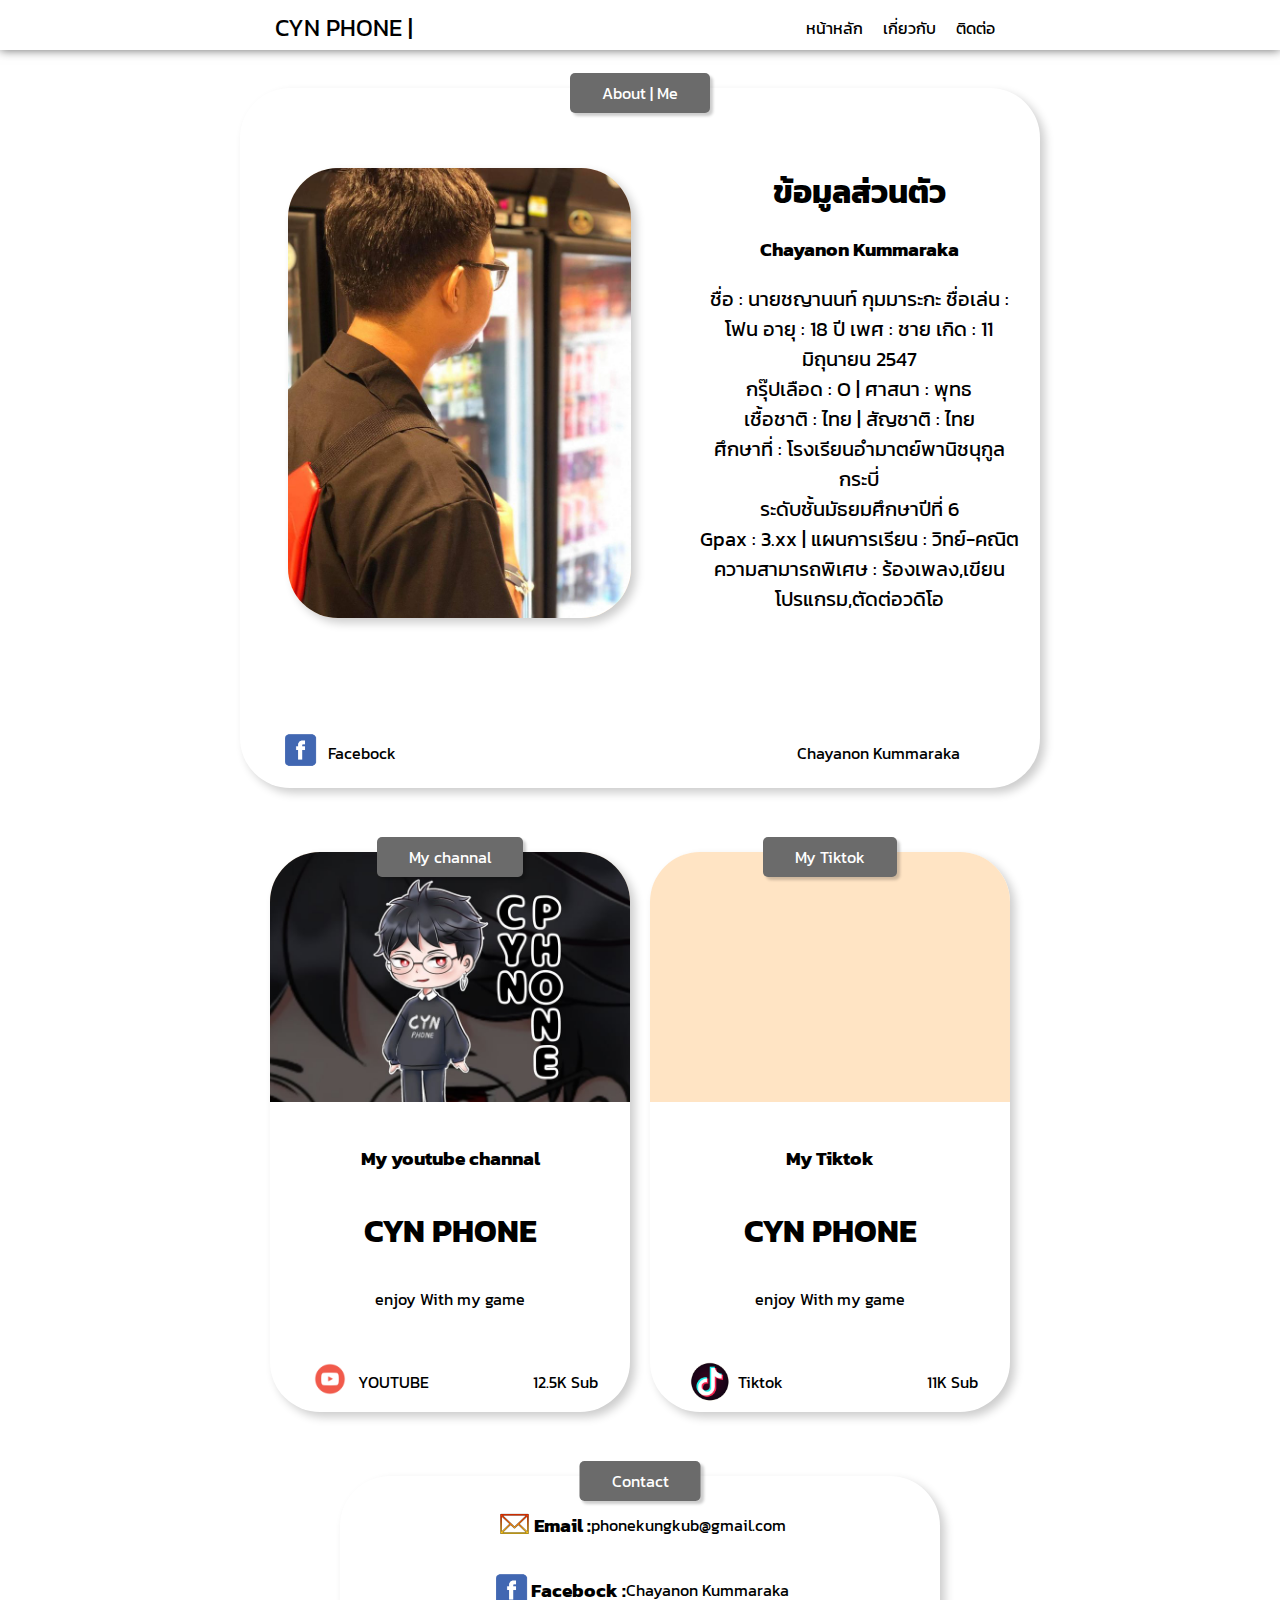
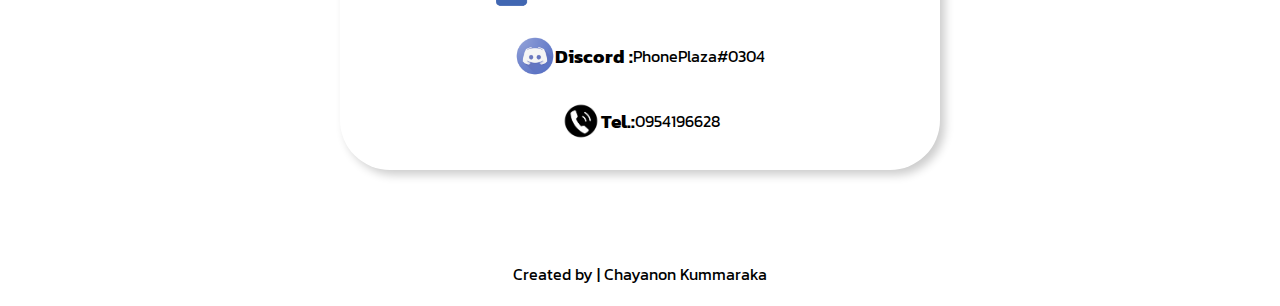
==== index.html @ b298fd4c "Add files via upload" ====
<!DOCTYPE html>
<html lang="en">

<head>
    <meta charset="UTF-8">
    <meta http-equiv="X-UA-Compatible" content="IE=edge">
    <meta name="viewport" content="width=device-width, initial-scale=1.0">
    <link rel="stylesheet" href="css.css">
    <link rel="preconnect" href="https://fonts.googleapis.com">
    <link rel="preconnect" href="https://fonts.gstatic.com" crossorigin>
    <link href="https://fonts.googleapis.com/css2?family=Kanit:wght@300&display=swap" rel="stylesheet">
    <title>Personal | ข้อมูลส่วนตัว</title>
</head>

<body class="body">
    <div class="menubar">
        <div class="container">
            <div class="logo">
                <h1>CYN PHONE |</h1>
            </div>
            <ul class="menu">
                <li>
                    <a href="#">หน้าหลัก</a>
                </li>
                <li>
                    <a href="#about">เกี่ยวกับ</a>
                </li>
                <li>
                    <a href="#contact">ติดต่อ</a>
                </li>
            </ul>
        </div>
    </div>
    <div class="grid2">
        <div class="main2">
            <div class="tag">About | Me</div>
            <div class="flex">
                <div class="img2">
                    <a href="https://www.facebook.com/profile.php?id=100004295173261" target="_blank"><img
                            src="img/Personal.jpg" alt=""></a>
                </div>
                <div class="content1">
                    <h1>ข้อมูลส่วนตัว</h1>
                    <h3>Chayanon Kummaraka</h3>
                    <p>
                        ชื่อ : นายชญานนท์ กุมมาระกะ ชื่อเล่น : โฟน อายุ : 18 ปี เพศ : ชาย เกิด : 11 มิถุนายน 2547
                        <br>กรุ๊ปเลือด : O | ศาสนา : พุทธ
                        <br>เชื้อชาติ : ไทย | สัญชาติ : ไทย
                        <br>ศึกษาที่ : โรงเรียนอำมาตย์พานิชนุกูลกระบี่
                        <br>ระดับชั้นมัธยมศึกษาปีที่ 6
                        <br>Gpax : 3.xx | แผนการเรียน : วิทย์-คณิต
                        <br>ความสามารถพิเศษ : ร้องเพลง,เขียนโปรแกรม,ตัดต่อวดิโอ
                    </p>

                </div>
            </div>
            <div class="footer2">
                <div class="foot-l">
                    <a href="https://www.facebook.com/profile.php?id=100004295173261" target="_blank"><img
                            src="img/fb.png" alt=""></a>
                    <p>Facebock</p>
                </div>
                <div class="foot-r2">
                    <p>Chayanon Kummaraka</p>
                </div>
            </div>
        </div>
    </div>
    <div id="about" class="crop">
        <div class="grid">
            <div class="main1">
                <div class="tag">My channal</div>
                <div class="img1">
                    <a href="https://www.youtube.com/channel/UCR1PKQQP0OmMl7pDPCAJWtQ/featured" target="_blank"><img
                            src="img/CYNPHONE3.png" alt=""></a>
                </div>
                <div class="content">
                    <h3>My youtube channal</h3>
                    <h1>CYN PHONE</h1>
                    <p>enjoy With my game</p>
                </div>
                <div class="footer">
                    <div class="foot-l">
                        <a href="https://www.youtube.com/channel/UCR1PKQQP0OmMl7pDPCAJWtQ/featured" target="_blank"><img
                                src="img/yt.png" alt=""></a>
                        <p>YOUTUBE</p>
                    </div>
                    <div class="foot-r">
                        <p>12.5K Sub</p>
                    </div>
                </div>
            </div>
            <div class="main1">
                <div class="tag">My Tiktok</div>
                <div class="img1">
                    <a href="https://www.tiktok.com/@cynphone" target="_blank"><img src="img/CYNPHONE4.png" alt=""></a>
                </div>
                <div class="content">
                    <h3>My Tiktok</h3>
                    <h1>CYN PHONE</h1>
                    <p>enjoy With my game</p>
                </div>
                <div class="footer">
                    <div class="foot-l">
                        <a href="https://www.tiktok.com/@cynphone" target="_blank"></a><img src="img/tt.png" alt=""></a>
                        <p>Tiktok</p>
                    </div>
                    <div class="foot-r">
                        <p>11K Sub</p>
                    </div>
                </div>
            </div>
        </div>
    </div>
    <div id="contact" class="crop">
        <div class="main3">
            <div class="tag">Contact</div>
            <div class="content3">
                <div class="content3-l1">
                    <img src="img/mail.png" alt="">
                    <h3>Email : </h3>
                    <p> phonekungkub@gmail.com</p>
                </div>
                <div class="content3-l1">
                    <img src="img/fb.png" alt="">
                    <h3>Facebock : </h3>
                    <p> Chayanon Kummaraka</p>
                </div>
                <div class="content3-l1">
                    <img src="img/discord.png" alt="">
                    <h3>Discord : </h3>
                    <p>PhonePlaza#0304</p>
                </div>
                <div class="content3-l1">
                    <img src="img/phone.png" alt="">
                    <h3>Tel.: </h3>
                    <p>0954196628</p>
                </div>
            </div>
        </div>
    </div>
    <footer>
        <p>Created by | Chayanon Kummaraka </p>
    </footer>
</body>


</html>
---- css.css ----
* {
    box-sizing: border-box;
}

.body {
    font-family: 'Kanit', sans-serif;
    background-image: url(https://scontent.fbkk5-8.fna.fbcdn.net/v/t1.6435-9/121163891_1753711081448714_2849379775121751978_n.jpg?_nc_cat=106&ccb=1-5&_nc_sid=e3f864&_nc_eui2=AeHA32p_MTDx2NpYBVcDUF8NsgD8hx5sVtOyAPyHHmxW0yNPZWiA7RVY_B38s5gGkB7bGDurV7nkoGkgFMcsL5EA&_nc_ohc=OyHm4jmF7N0AX98jQUi&_nc_ht=scontent.fbkk5-8.fna&oh=00_AT9UU43_DzkoXJoPpB_bgRsqE4uQT1iVG5pYpAABsmxvLg&oe=629421A6);
    background-size: cover;
    background-repeat: no-repeat;
    margin: 0;
}

.container {
    width: 750px;
    margin: 0 auto;
}

.menubar {
    width: 100%;
    height: 50px;
    background: #fff;
    box-shadow: 0 0 10px #666;
}

.menubar .logo {
    float: left;
}

.menubar h1 {
    margin: 0 auto;
    font-size: 24px;
    font-weight: normal;
    padding: 10px;
}

.menubar ul.menu {
    list-style: none;
    float: right;
}

.menubar ul.menu li {
    float: left;
    margin-right: 20px;
}

.menubar ul.menu li a {
    text-decoration: none;
    color: rgb(0, 0, 0);
    border-bottom: 2px solid transparent;
    padding-bottom: 20px;
    transition: all 0.3s ease;
}

.menubar ul.menu li a:hover {
    border-bottom: 2px solid #333;
    padding-bottom: 0;
}

.main1 {
    width: 360px;
    margin: 2rem auto;
    height: 560px;
    box-shadow: 5px 5px 10px rgba(0, 0, 0, 0.2);
    border-radius: 50px;
    /* overflow: hidden; */
    position: relative;
    display: inline-block;
    background-color: #fff;
}

.tag {
    position: absolute;
    top: -15px;
    left: 50%;
    transform: translateX(-50%);
    z-index: 999;
    background: rgb(107, 107, 107);
    padding: .5rem 2rem;
    border-radius: 5px;
    color: #ffffff;
    box-shadow: 3px 3px 3px rgba(0, 0, 0, 0.2);
}

.img1 {
    height: 250px;
    background: bisque;
    overflow: hidden;
    border-top-left-radius: 50px;
    border-top-right-radius: 50px;
    position: relative;
}

.img1 img {
    width: 100%;
}

.content {
    text-align: center;
    border-bottom: 2px solid #ffffff;
    height: 250px;
    display: flex;
    justify-content: center;
    align-items: center;
    flex-direction: column;
    padding: 1rem;
}

.content h3 {
    border-bottom: 1px solid #ffffff;
}

.content h1 {
    margin: 1rem 0;
}

.content p {
    color: #000000;
}

.footer {
    display: flex;
    justify-content: space-between;
    align-items: center;
    height: 60px;
}

.foot-l {
    display: flex;
    align-items: center;
    padding-left: 2.5rem;
}

.foot-l img {
    width: 40px;
    height: 40px;
}

.foot-l p {
    margin-left: .5rem;
}

.foot-r {
    padding-right: 2rem;
}

.grid {
    display: grid;
    grid-template-columns: auto auto;
    gap: 20px;
    margin: 0 auto;
}

.crop {
    display: flex;
}

.grid2 {
    width: 100%;
    display: flex;
}

.footer2 {
    display: flex;
    justify-content: space-between;
    align-items: center;
    height: 50px;
}

.foot-r2 {
    padding-right: 5rem;
}

.content1 {
    text-align: center;
    border-bottom: 2px solid #ffffff;
    height: 640px;
    justify-content: center;
    align-items: center;
    flex-direction: column;
    padding: 1rem;
    padding-top: 4rem;
}

.content1 h3 {
    border-bottom: 1px solid #ffffff;
}

.content1 h1 {
    margin: 1rem 0;
}

.content1 p {
    color: #000000;
    font-size: 20px;
}

.main2 {
    width: 800px;
    margin: 2rem auto;
    height: 700px;
    box-shadow: 5px 5px 10px rgba(0, 0, 0, 0.2);
    border-radius: 50px;
    /* overflow: hidden; */
    position: relative;
    display: inline-block;
    background-color: #fff;
}

.img2 {
    height: 450px;
    background: bisque;
    border-top-left-radius: 50px;
    border-top-right-radius: 50px;
    border-bottom-left-radius: 50px;
    border-bottom-right-radius: 50px;
    box-shadow: 5px 5px 10px rgb(0, 0, 0, 0.2);
    position: relative;
    overflow: hidden;
    margin: 5rem 3rem 3rem;
}

.img2 img {
    width: 100%;
}

.flex {
    display: flex;
}

.main3 {
    width: 600px;
    margin: 2rem auto;
    box-shadow: 5px 5px 10px rgba(0, 0, 0, 0.2);
    border-radius: 50px;
    position: relative;
    display: inline-block;
    background-color: #fff;
}

.content3 {
    display: flex;
    justify-content: center;
    flex-direction: column;
    padding: 1rem;
    align-items: center;
}

.content3-l1 {
    display: flex;

    align-items: center;
}

.content3-l1 img {
    width: 40px;
    height: 40px;
}
footer {
    background: rgb(255, 255, 255);
    margin-top: 40px;
    padding: 20px;
    text-align: center;
    color: rgb(0, 0, 0);
}
footer p {
    margin: 0;
}
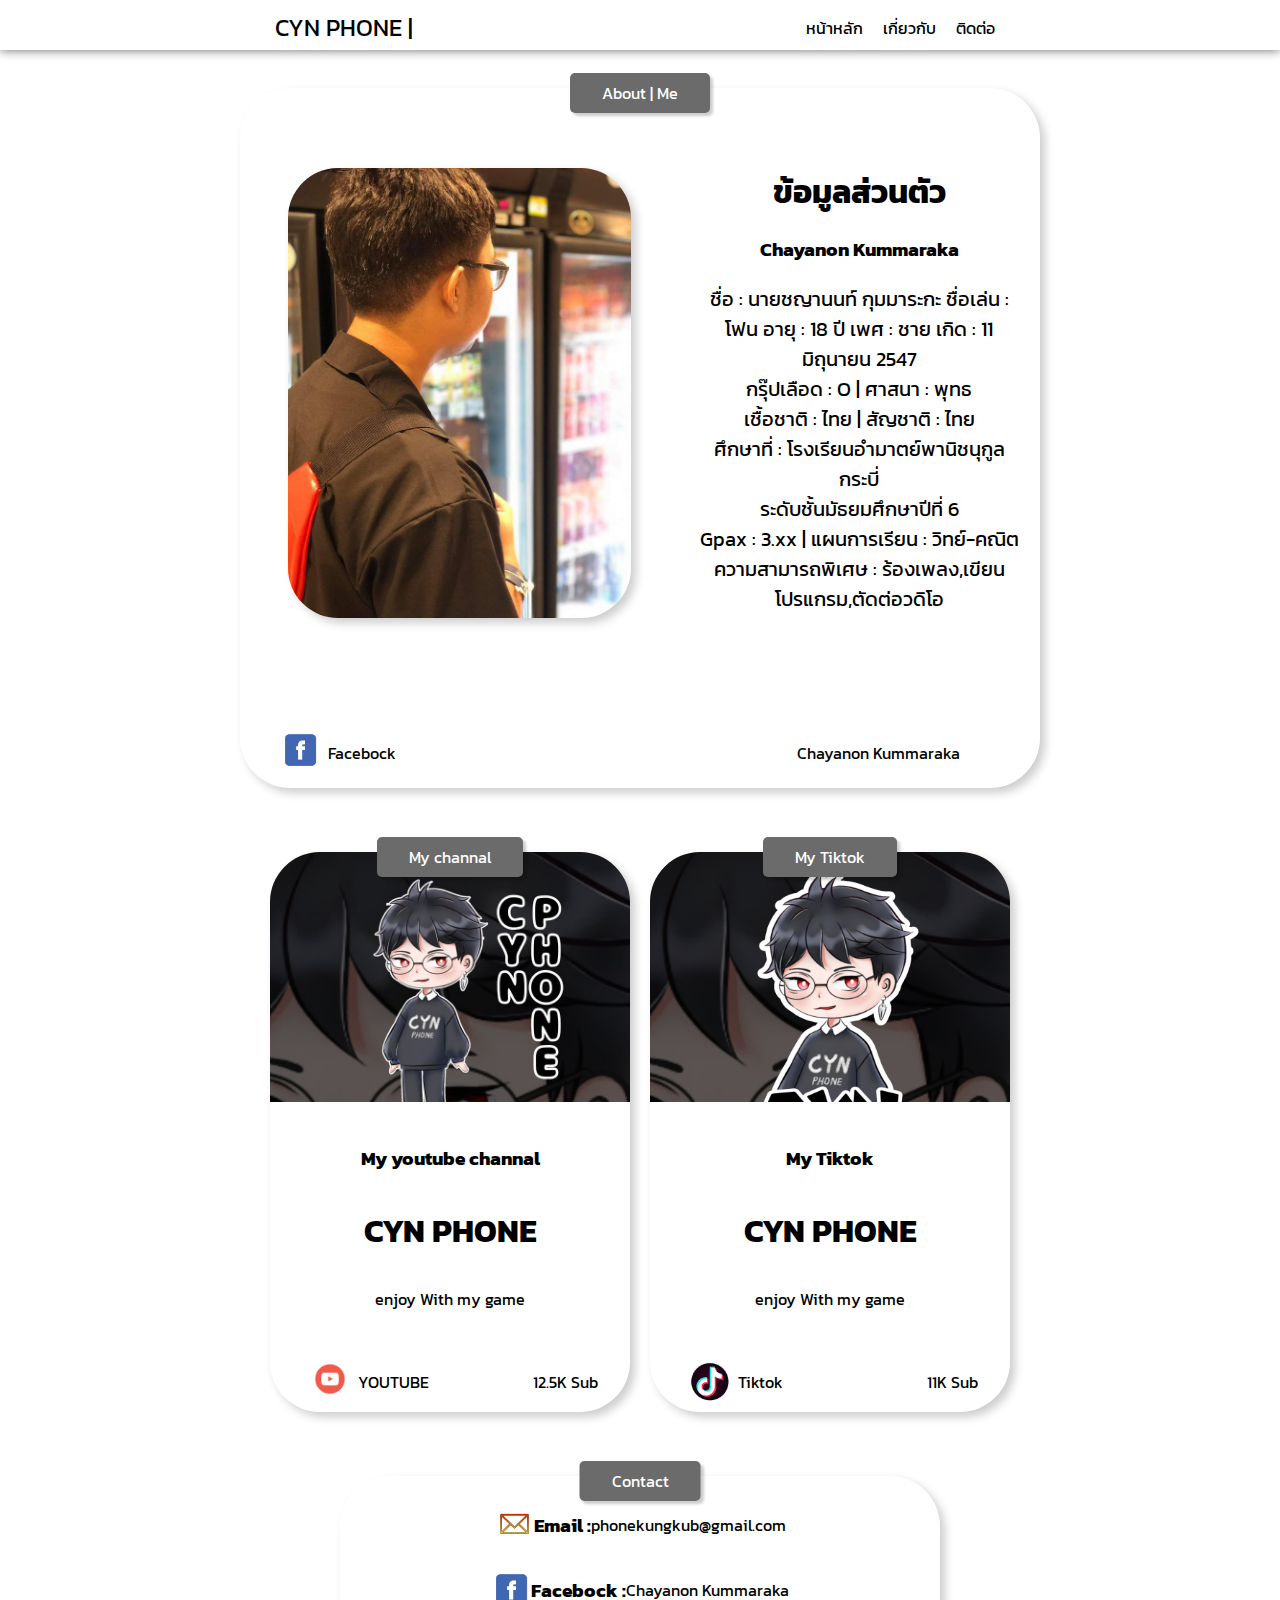
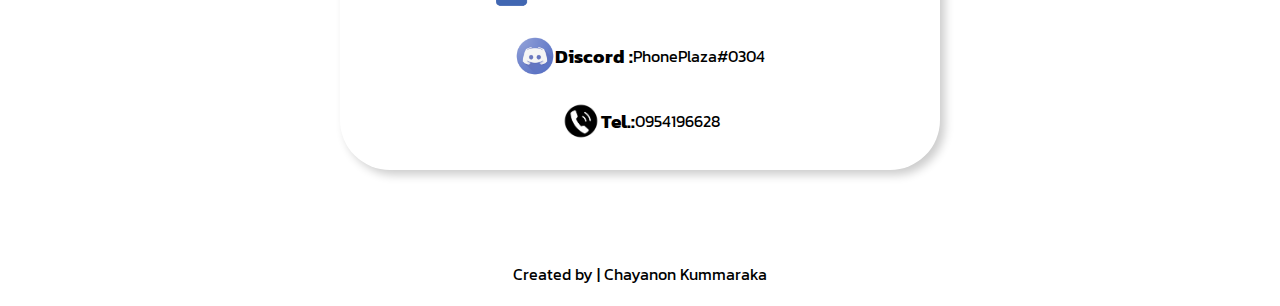
==== commit 00816439: "Add files via upload" ====
--- a/index.html
+++ b/index.html
@@ -93,7 +93,7 @@
             <div class="main1">
                 <div class="tag">My Tiktok</div>
                 <div class="img1">
-                    <a href="https://www.tiktok.com/@cynphone" target="_blank"><img src="img/CYNPHONE4.png" alt=""></a>
+                    <a href="https://www.tiktok.com/@cynphone" target="_blank"><img src="img/Cynphone4.png" alt=""></a>
                 </div>
                 <div class="content">
                     <h3>My Tiktok</h3>
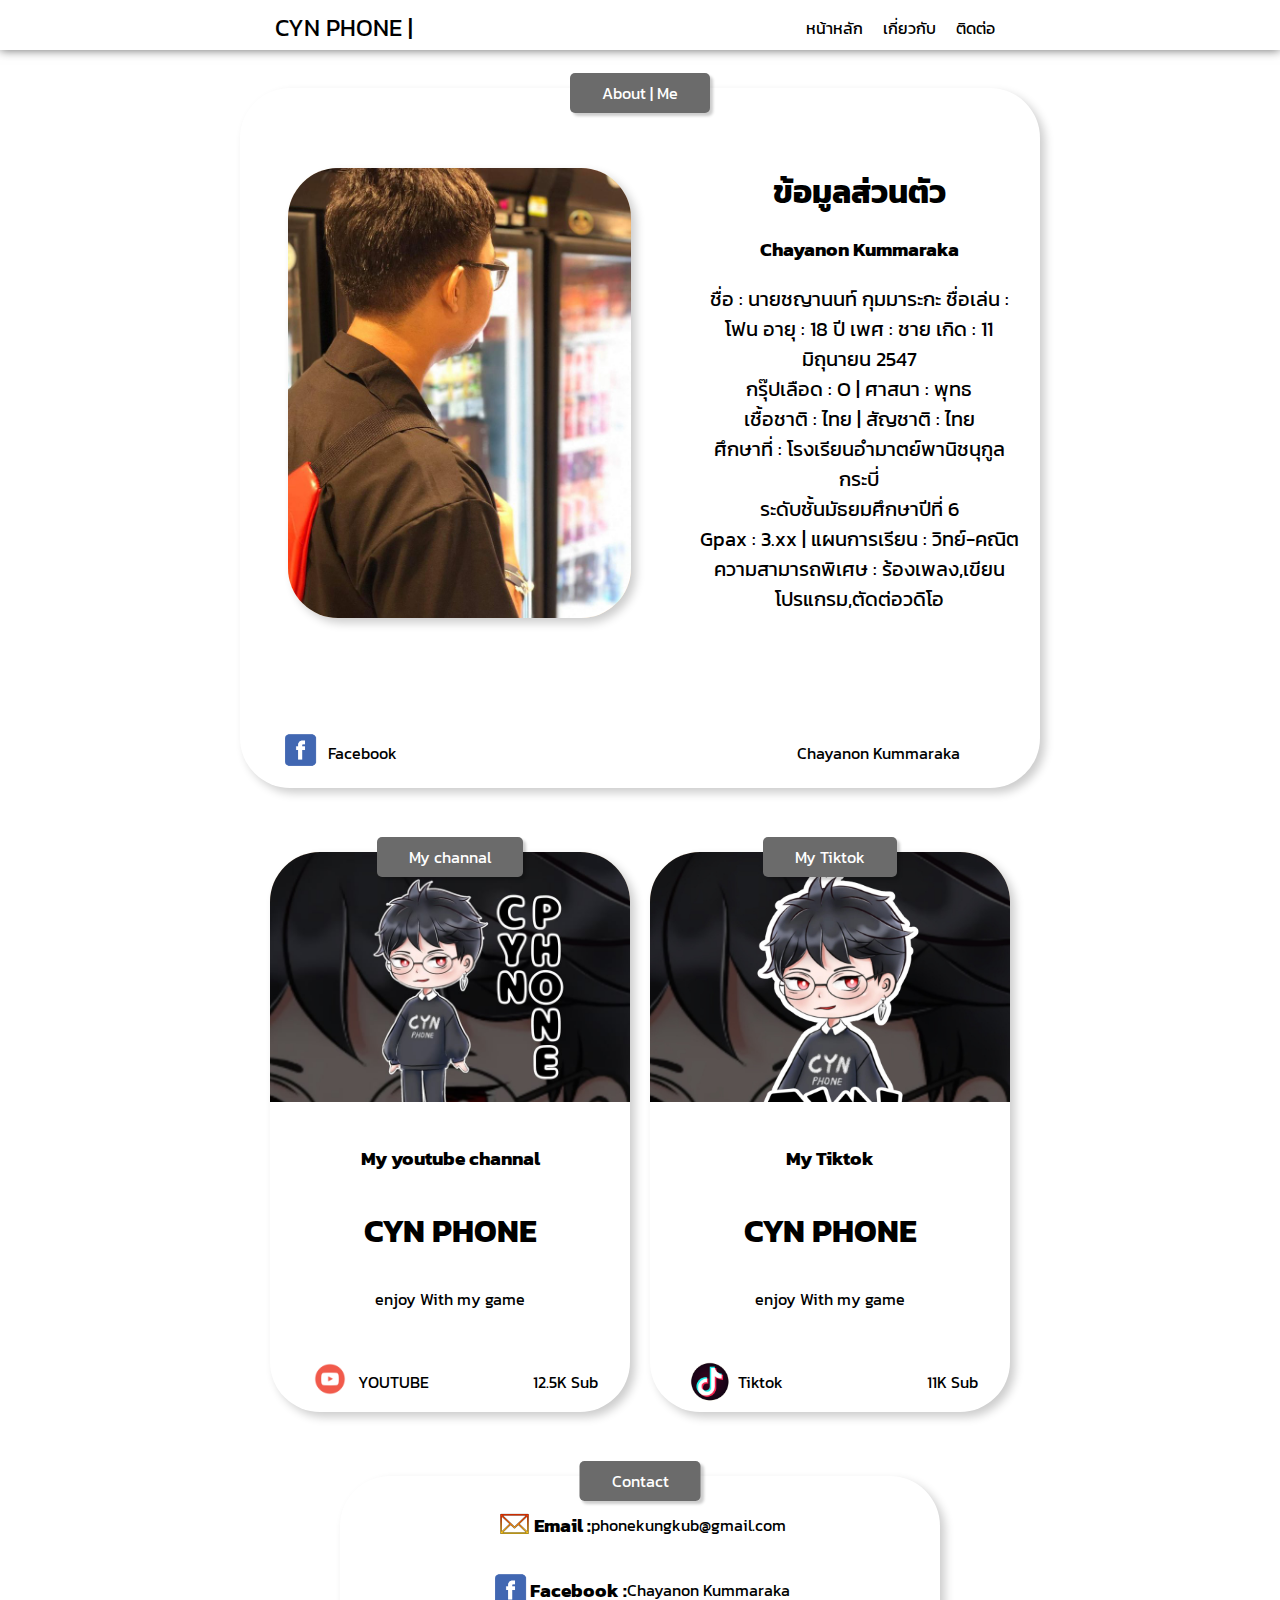
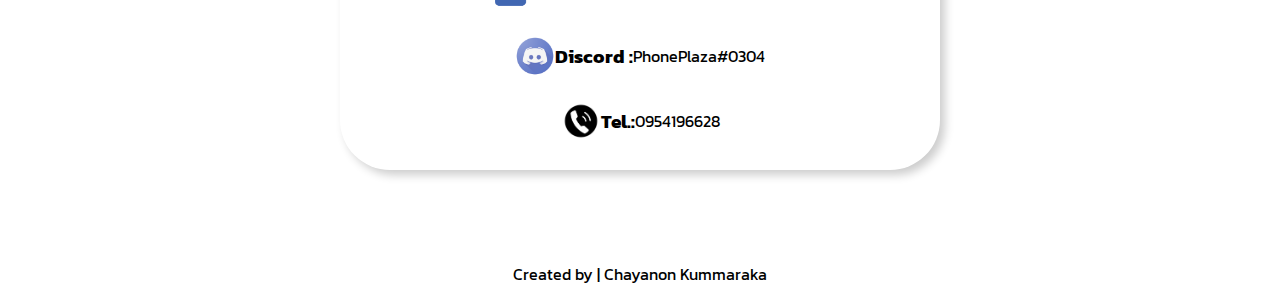
==== commit 72ed7de0: "Add files via upload" ====
--- a/index.html
+++ b/index.html
@@ -58,7 +58,7 @@
                 <div class="foot-l">
                     <a href="https://www.facebook.com/profile.php?id=100004295173261" target="_blank"><img
                             src="img/fb.png" alt=""></a>
-                    <p>Facebock</p>
+                    <p>Facebook</p>
                 </div>
                 <div class="foot-r2">
                     <p>Chayanon Kummaraka</p>
@@ -123,7 +123,7 @@
                 </div>
                 <div class="content3-l1">
                     <img src="img/fb.png" alt="">
-                    <h3>Facebock : </h3>
+                    <h3>Facebook : </h3>
                     <p> Chayanon Kummaraka</p>
                 </div>
                 <div class="content3-l1">
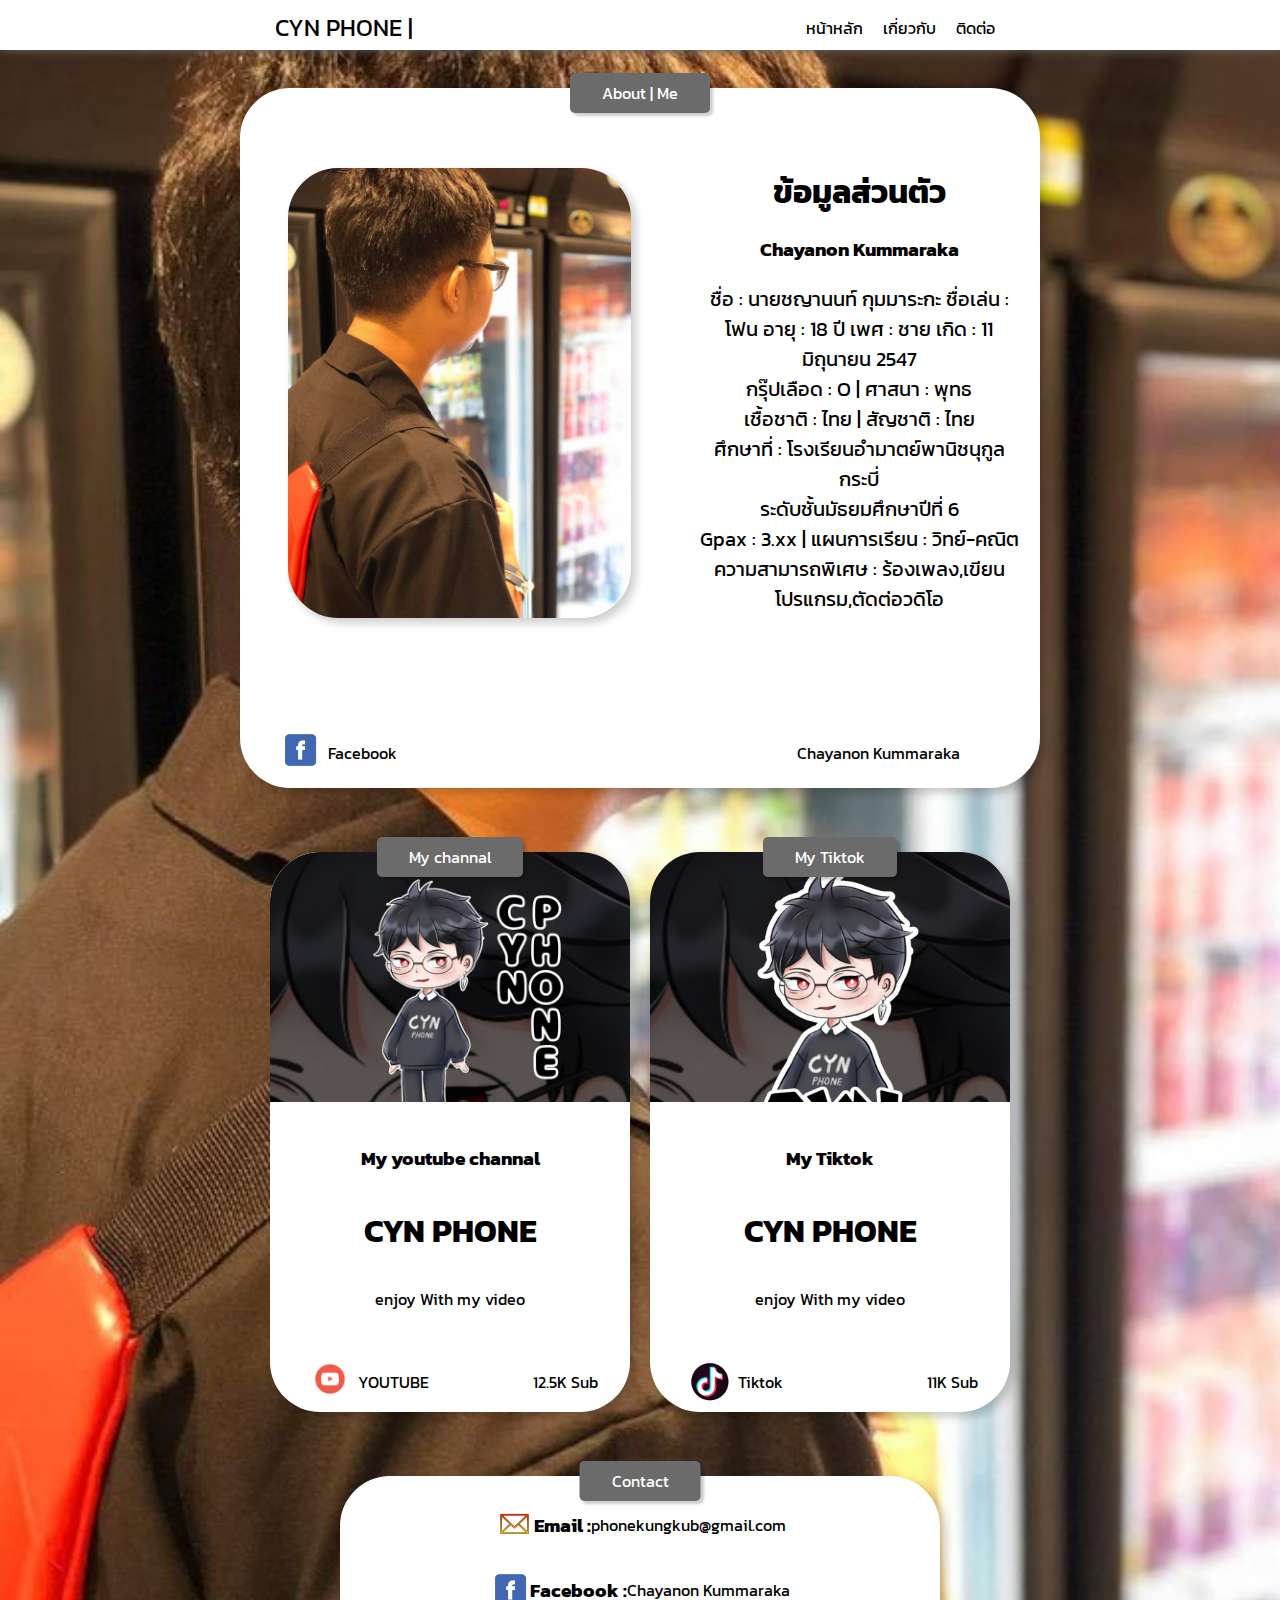
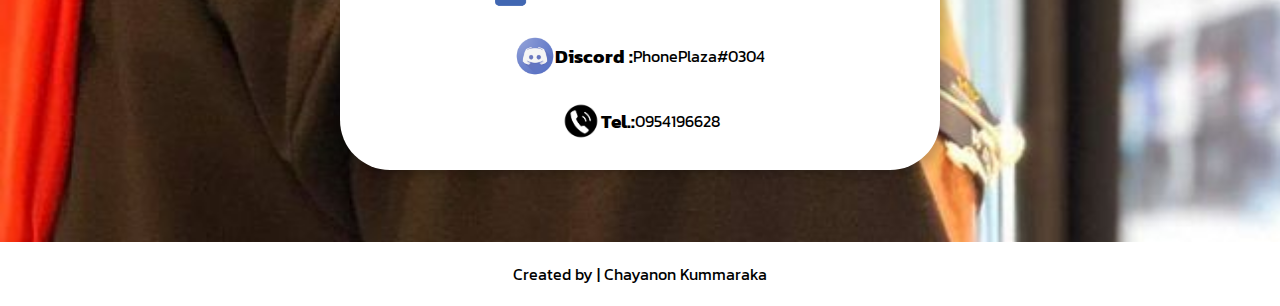
==== commit e7f8d60c: "Add files via upload" ====
--- a/index.html
+++ b/index.html
@@ -77,7 +77,7 @@
                 <div class="content">
                     <h3>My youtube channal</h3>
                     <h1>CYN PHONE</h1>
-                    <p>enjoy With my game</p>
+                    <p>enjoy With my video</p>
                 </div>
                 <div class="footer">
                     <div class="foot-l">
@@ -98,7 +98,7 @@
                 <div class="content">
                     <h3>My Tiktok</h3>
                     <h1>CYN PHONE</h1>
-                    <p>enjoy With my game</p>
+                    <p>enjoy With my video</p>
                 </div>
                 <div class="footer">
                     <div class="foot-l">
--- a/css.css
+++ b/css.css
@@ -1,10 +1,11 @@
 * {
     box-sizing: border-box;
+    
 }
 
 .body {
     font-family: 'Kanit', sans-serif;
-    background-image: url(https://scontent.fbkk5-8.fna.fbcdn.net/v/t1.6435-9/121163891_1753711081448714_2849379775121751978_n.jpg?_nc_cat=106&ccb=1-5&_nc_sid=e3f864&_nc_eui2=AeHA32p_MTDx2NpYBVcDUF8NsgD8hx5sVtOyAPyHHmxW0yNPZWiA7RVY_B38s5gGkB7bGDurV7nkoGkgFMcsL5EA&_nc_ohc=OyHm4jmF7N0AX98jQUi&_nc_ht=scontent.fbkk5-8.fna&oh=00_AT9UU43_DzkoXJoPpB_bgRsqE4uQT1iVG5pYpAABsmxvLg&oe=629421A6);
+    background-image: url("img/Personal.jpg");
     background-size: cover;
     background-repeat: no-repeat;
     margin: 0;
